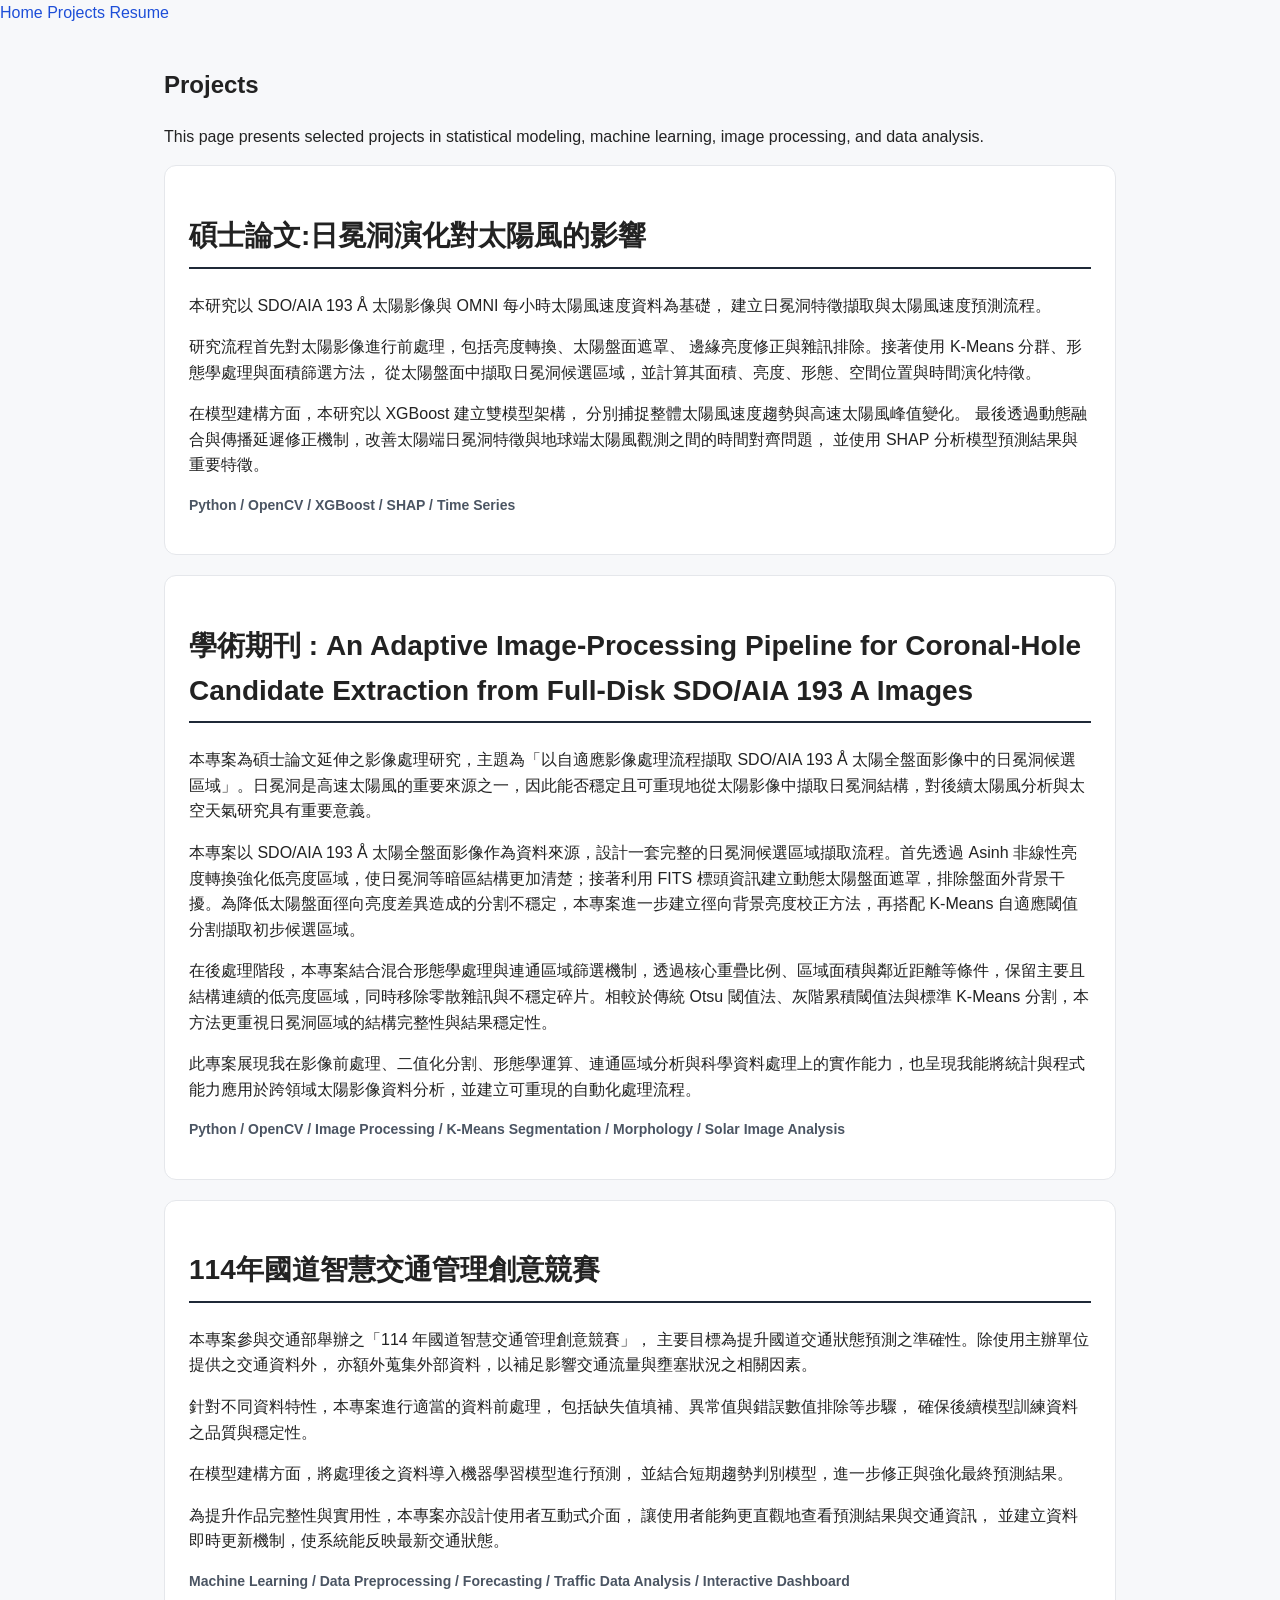
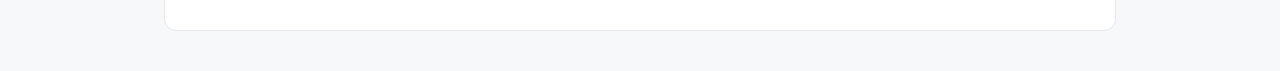
==== projects.html @ d965fa6e "Add files via upload" ====
<!DOCTYPE html>
<html lang="zh-Hant">
<head>
  <meta charset="UTF-8">
  <meta name="viewport" content="width=device-width, initial-scale=1.0">
  <title>Projects | 蔡詔崴</title>
  <link rel="stylesheet" href="style.css">
</head>

<body>

  <nav class="navbar">
    <a href="index.html">Home</a>
    <a href="projects.html">Projects</a>
    <a href="assets/resume.pdf" target="_blank">Resume</a>
  </nav>

  <section>
    <h1>Projects</h1>
    <p>
      This page presents selected projects in statistical modeling, machine learning,
      image processing, and data analysis.
    </p>

    <div class="project-card">
      <h2>碩士論文:日冕洞演化對太陽風的影響</h2>
      <p>
        本研究以 SDO/AIA 193 Å 太陽影像與 OMNI 每小時太陽風速度資料為基礎，
        建立日冕洞特徵擷取與太陽風速度預測流程。
      </p>

      <p>
        研究流程首先對太陽影像進行前處理，包括亮度轉換、太陽盤面遮罩、
        邊緣亮度修正與雜訊排除。接著使用 K-Means 分群、形態學處理與面積篩選方法，
        從太陽盤面中擷取日冕洞候選區域，並計算其面積、亮度、形態、空間位置與時間演化特徵。
      </p>

      <p>
        在模型建構方面，本研究以 XGBoost 建立雙模型架構，
        分別捕捉整體太陽風速度趨勢與高速太陽風峰值變化。
        最後透過動態融合與傳播延遲修正機制，改善太陽端日冕洞特徵與地球端太陽風觀測之間的時間對齊問題，
        並使用 SHAP 分析模型預測結果與重要特徵。
      </p>
      <p class="tags">Python / OpenCV / XGBoost / SHAP / Time Series</p>
    </div>

    <div class="project-card">
      <h2>學術期刊 : An Adaptive Image-Processing Pipeline for Coronal-Hole Candidate Extraction from Full-Disk SDO/AIA 193 A Images</h2>
      <p>
        本專案為碩士論文延伸之影像處理研究，主題為「以自適應影像處理流程擷取 SDO/AIA 193 Å 太陽全盤面影像中的日冕洞候選區域」。日冕洞是高速太陽風的重要來源之一，因此能否穩定且可重現地從太陽影像中擷取日冕洞結構，對後續太陽風分析與太空天氣研究具有重要意義。
      </p>
      <p>
        本專案以 SDO/AIA 193 Å 太陽全盤面影像作為資料來源，設計一套完整的日冕洞候選區域擷取流程。首先透過 Asinh 非線性亮度轉換強化低亮度區域，使日冕洞等暗區結構更加清楚；接著利用 FITS 標頭資訊建立動態太陽盤面遮罩，排除盤面外背景干擾。為降低太陽盤面徑向亮度差異造成的分割不穩定，本專案進一步建立徑向背景亮度校正方法，再搭配 K-Means 自適應閾值分割擷取初步候選區域。
      </p>
      <p>
        在後處理階段，本專案結合混合形態學處理與連通區域篩選機制，透過核心重疊比例、區域面積與鄰近距離等條件，保留主要且結構連續的低亮度區域，同時移除零散雜訊與不穩定碎片。相較於傳統 Otsu 閾值法、灰階累積閾值法與標準 K-Means 分割，本方法更重視日冕洞區域的結構完整性與結果穩定性。
      </p>
      <p>
        此專案展現我在影像前處理、二值化分割、形態學運算、連通區域分析與科學資料處理上的實作能力，也呈現我能將統計與程式能力應用於跨領域太陽影像資料分析，並建立可重現的自動化處理流程。
      </p>
      <p class="tags">Python / OpenCV / Image Processing / K-Means Segmentation / Morphology / Solar Image Analysis</p>
    </div>

   <div class="project-card">
  <h2>114年國道智慧交通管理創意競賽</h2>

  <p>
    本專案參與交通部舉辦之「114 年國道智慧交通管理創意競賽」，
    主要目標為提升國道交通狀態預測之準確性。除使用主辦單位提供之交通資料外，
    亦額外蒐集外部資料，以補足影響交通流量與壅塞狀況之相關因素。
  </p>

  <p>
    針對不同資料特性，本專案進行適當的資料前處理，
    包括缺失值填補、異常值與錯誤數值排除等步驟，
    確保後續模型訓練資料之品質與穩定性。
  </p>

  <p>
    在模型建構方面，將處理後之資料導入機器學習模型進行預測，
    並結合短期趨勢判別模型，進一步修正與強化最終預測結果。
  </p>

  <p>
    為提升作品完整性與實用性，本專案亦設計使用者互動式介面，
    讓使用者能夠更直觀地查看預測結果與交通資訊，
    並建立資料即時更新機制，使系統能反映最新交通狀態。
  </p>

  <p class="tags">
    Machine Learning / Data Preprocessing / Forecasting / Traffic Data Analysis / Interactive Dashboard
  </p>
</div>

  </section>

</body>
</html>
---- style.css ----
* {
  box-sizing: border-box;
}

body {
  margin: 0;
  font-family: Arial, "Noto Sans TC", sans-serif;
  line-height: 1.6;
  color: #222;
  background-color: #f7f8fa;
}

.hero {
  background-color: #1f2937;
  color: white;
  padding: 80px 12%;
  text-align: left;
}

.hero h1 {
  font-size: 48px;
  margin-bottom: 10px;
}

.hero h2 {
  font-size: 24px;
  font-weight: 400;
  color: #d1d5db;
}

.hero p {
  max-width: 720px;
  font-size: 18px;
}

section {
  max-width: 1000px;
  margin: 40px auto;
  padding: 0 24px;
}

section h2 {
  font-size: 28px;
  border-bottom: 2px solid #1f2937;
  padding-bottom: 8px;
  margin-bottom: 24px;
}

.skills {
  display: flex;
  flex-wrap: wrap;
  gap: 12px;
}

.skills span {
  background-color: white;
  border: 1px solid #ddd;
  padding: 8px 14px;
  border-radius: 20px;
  font-size: 14px;
}

.project-card {
  background-color: white;
  padding: 24px;
  margin-bottom: 20px;
  border-radius: 12px;
  border: 1px solid #e5e7eb;
}

.project-card h3 {
  margin-top: 0;
  color: #111827;
}

.tags {
  color: #4b5563;
  font-size: 14px;
  font-weight: bold;
}

a {
  color: #1d4ed8;
  text-decoration: none;
}

a:hover {
  text-decoration: underline;
}

footer {
  text-align: center;
  padding: 30px;
  color: #666;
}
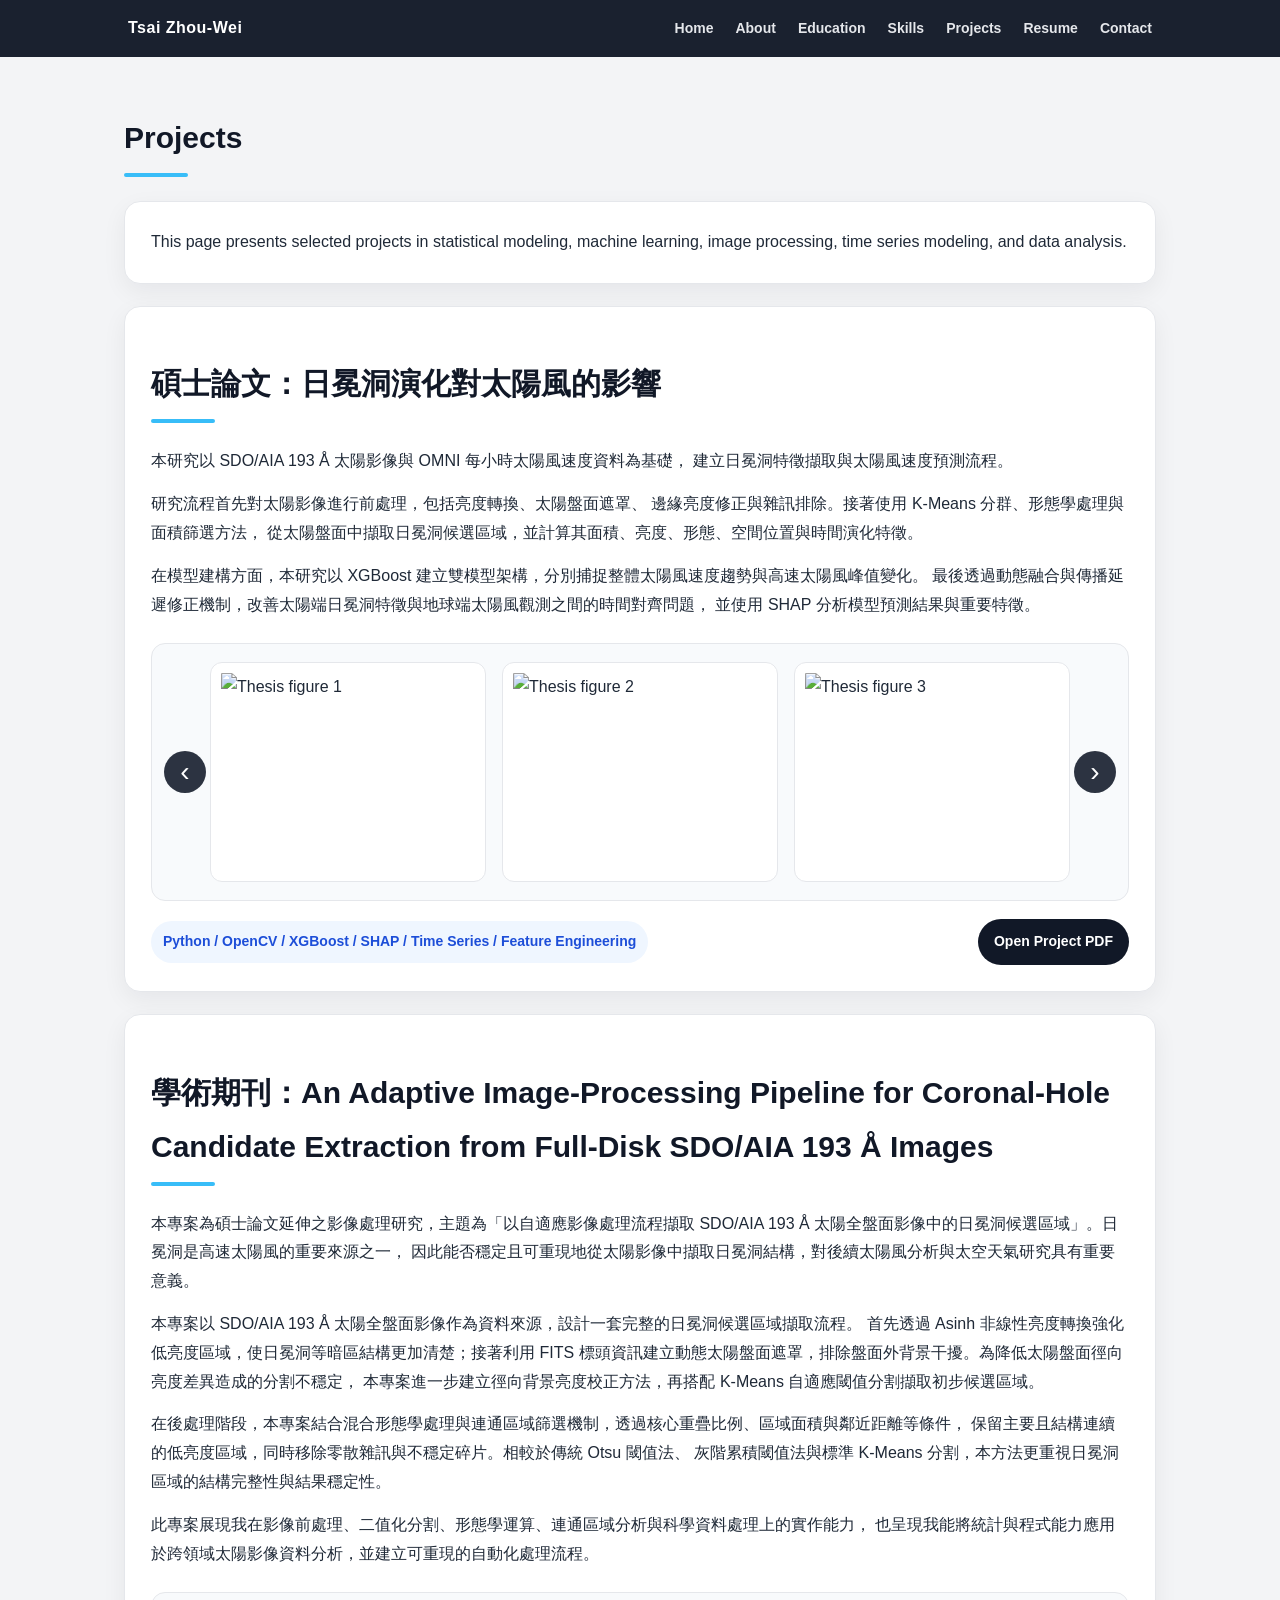
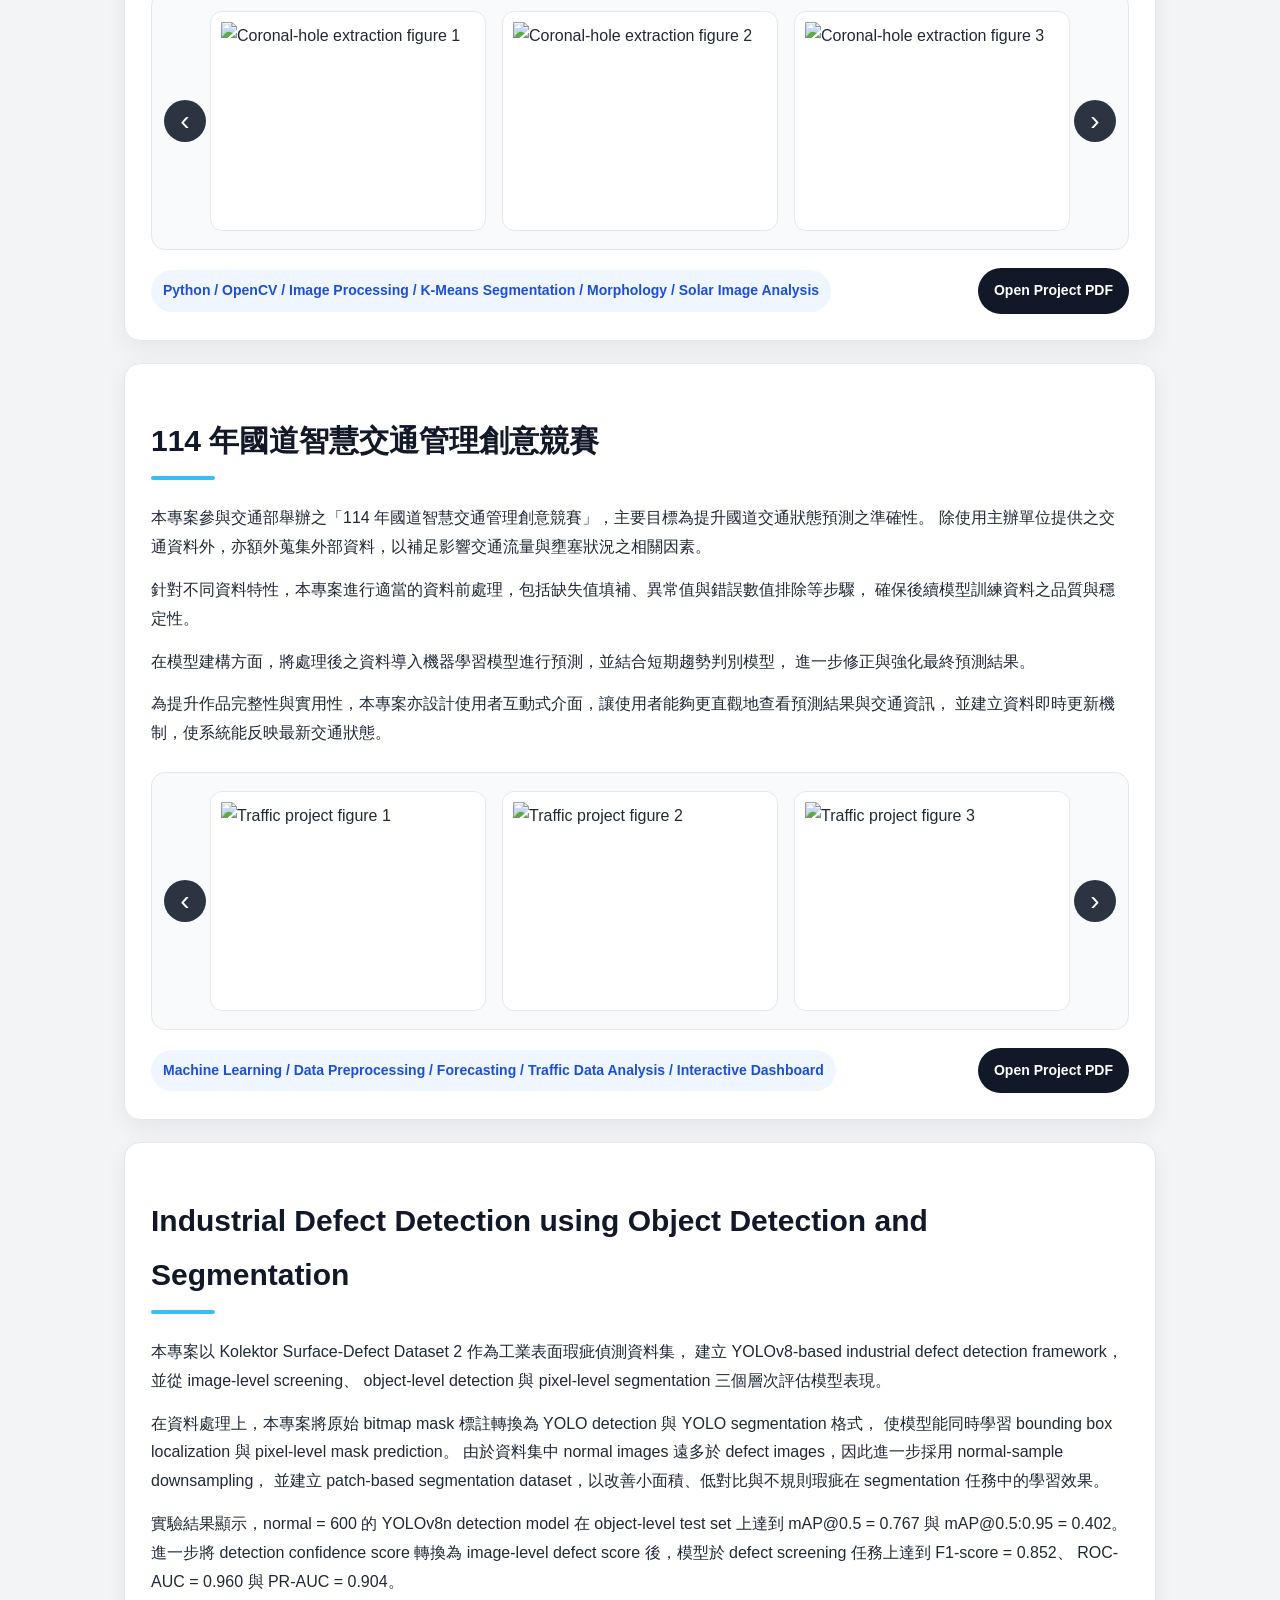
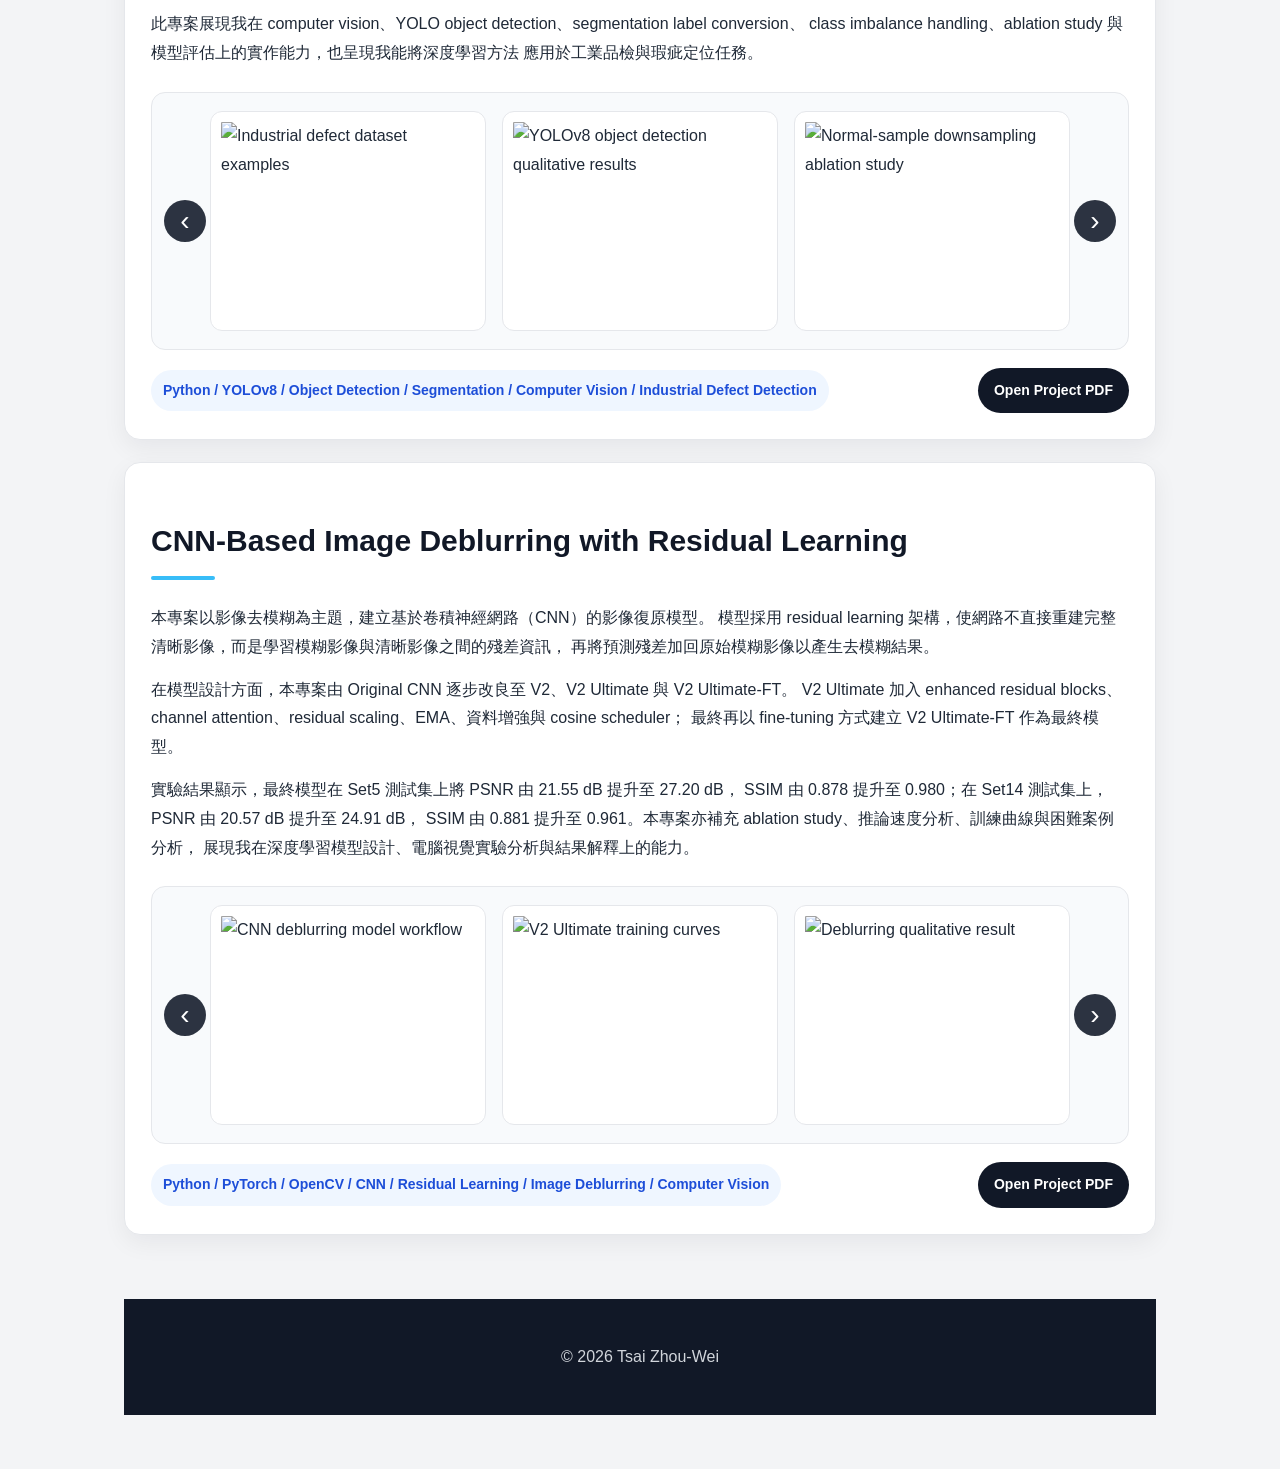
==== commit 44e44806: "Update projects.html" ====
--- a/projects.html
+++ b/projects.html
@@ -1,4 +1,5 @@
 <!DOCTYPE html>
+
 <html lang="zh-Hant">
 <head>
   <meta charset="UTF-8">
@@ -10,89 +11,376 @@
 <body>
 
   <nav class="navbar">
-    <a href="index.html">Home</a>
-    <a href="projects.html">Projects</a>
-    <a href="assets/resume.pdf" target="_blank">Resume</a>
+    <div class="nav-logo">Tsai Zhou-Wei</div>
+    <div class="nav-links">
+      <a href="index.html">Home</a>
+      <a href="index.html#about">About</a>
+      <a href="index.html#education">Education</a>
+      <a href="index.html#skills">Skills</a>
+      <a href="projects.html">Projects</a>
+      <a href="assets/resume.pdf" target="_blank">Resume</a>
+      <a href="index.html#contact">Contact</a>
+    </div>
   </nav>
 
-  <section>
-    <h1>Projects</h1>
-    <p>
-      This page presents selected projects in statistical modeling, machine learning,
-      image processing, and data analysis.
+  <section id="projects">
+    <h2>Projects</h2>
+
+
+<div class="content-card">
+  <p>
+    This page presents selected projects in statistical modeling, machine learning,
+    image processing, time series modeling, and data analysis.
+  </p>
+</div>
+
+<!-- Project 1 -->
+<div class="project-card">
+  <h2>碩士論文：日冕洞演化對太陽風的影響</h2>
+
+  <p>
+    本研究以 SDO/AIA 193 Å 太陽影像與 OMNI 每小時太陽風速度資料為基礎，
+    建立日冕洞特徵擷取與太陽風速度預測流程。
+  </p>
+
+  <p>
+    研究流程首先對太陽影像進行前處理，包括亮度轉換、太陽盤面遮罩、
+    邊緣亮度修正與雜訊排除。接著使用 K-Means 分群、形態學處理與面積篩選方法，
+    從太陽盤面中擷取日冕洞候選區域，並計算其面積、亮度、形態、空間位置與時間演化特徵。
+  </p>
+
+  <p>
+    在模型建構方面，本研究以 XGBoost 建立雙模型架構，分別捕捉整體太陽風速度趨勢與高速太陽風峰值變化。
+    最後透過動態融合與傳播延遲修正機制，改善太陽端日冕洞特徵與地球端太陽風觀測之間的時間對齊問題，
+    並使用 SHAP 分析模型預測結果與重要特徵。
+  </p>
+
+  <div class="project-media">
+    <div class="project-gallery">
+      <button class="gallery-btn gallery-prev" type="button" aria-label="Previous image">
+        <span class="gallery-icon">‹</span>
+      </button>
+
+      <div class="gallery-stage">
+        <img src="assets/project1/fig1.png" alt="Thesis figure 1" class="gallery-image">
+        <img src="assets/project1/fig2.png" alt="Thesis figure 2" class="gallery-image">
+        <img src="assets/project1/fig3.png" alt="Thesis figure 3" class="gallery-image">
+        <img src="assets/project1/fig4.jpg" alt="Thesis figure 4" class="gallery-image">
+        <img src="assets/project1/fig5.png" alt="Thesis figure 5" class="gallery-image">
+        <img src="assets/project1/fig6.png" alt="Thesis figure 5" class="gallery-image">
+        <img src="assets/project1/fig7.png" alt="Thesis figure 5" class="gallery-image">
+        <img src="assets/project1/fig8.png" alt="Thesis figure 5" class="gallery-image">
+        <img src="assets/project1/fig9.png" alt="Thesis figure 5" class="gallery-image">
+        <img src="assets/project1/fig10.png" alt="Thesis figure 5" class="gallery-image">
+      </div>
+
+      <button class="gallery-btn gallery-next" type="button" aria-label="Next image">
+        <span class="gallery-icon">›</span>
+      </button>
+    </div>
+  </div>
+
+  <div class="project-footer">
+    <p class="tags">Python / OpenCV / XGBoost / SHAP / Time Series / Feature Engineering</p>
+
+    <a href="assets/project1/thesis.pdf" target="_blank" class="pdf-btn">
+      Open Project PDF
+    </a>
+  </div>
+</div>
+
+
+<!-- Project 2 -->
+<div class="project-card">
+  <h2>學術期刊：An Adaptive Image-Processing Pipeline for Coronal-Hole Candidate Extraction from Full-Disk SDO/AIA 193 Å Images</h2>
+
+  <p>
+    本專案為碩士論文延伸之影像處理研究，主題為「以自適應影像處理流程擷取
+    SDO/AIA 193 Å 太陽全盤面影像中的日冕洞候選區域」。日冕洞是高速太陽風的重要來源之一，
+    因此能否穩定且可重現地從太陽影像中擷取日冕洞結構，對後續太陽風分析與太空天氣研究具有重要意義。
+  </p>
+
+  <p>
+    本專案以 SDO/AIA 193 Å 太陽全盤面影像作為資料來源，設計一套完整的日冕洞候選區域擷取流程。
+    首先透過 Asinh 非線性亮度轉換強化低亮度區域，使日冕洞等暗區結構更加清楚；接著利用 FITS
+    標頭資訊建立動態太陽盤面遮罩，排除盤面外背景干擾。為降低太陽盤面徑向亮度差異造成的分割不穩定，
+    本專案進一步建立徑向背景亮度校正方法，再搭配 K-Means 自適應閾值分割擷取初步候選區域。
+  </p>
+
+  <p>
+    在後處理階段，本專案結合混合形態學處理與連通區域篩選機制，透過核心重疊比例、區域面積與鄰近距離等條件，
+    保留主要且結構連續的低亮度區域，同時移除零散雜訊與不穩定碎片。相較於傳統 Otsu 閾值法、
+    灰階累積閾值法與標準 K-Means 分割，本方法更重視日冕洞區域的結構完整性與結果穩定性。
+  </p>
+
+  <p>
+    此專案展現我在影像前處理、二值化分割、形態學運算、連通區域分析與科學資料處理上的實作能力，
+    也呈現我能將統計與程式能力應用於跨領域太陽影像資料分析，並建立可重現的自動化處理流程。
+  </p>
+
+  <div class="project-media">
+    <div class="project-gallery">
+      <button class="gallery-btn gallery-prev" type="button" aria-label="Previous image">
+        <span class="gallery-icon">‹</span>
+      </button>
+
+      <div class="gallery-stage">
+        <img src="assets/project2/fig1.png" alt="Coronal-hole extraction figure 1" class="gallery-image">
+        <img src="assets/project2/fig2.png" alt="Coronal-hole extraction figure 2" class="gallery-image">
+        <img src="assets/project2/fig3.png" alt="Coronal-hole extraction figure 3" class="gallery-image">
+        <img src="assets/project2/fig4.png" alt="Coronal-hole extraction figure 4" class="gallery-image">
+        <img src="assets/project2/fig5.png" alt="Coronal-hole extraction figure 5" class="gallery-image">
+      </div>
+
+      <button class="gallery-btn gallery-next" type="button" aria-label="Next image">
+        <span class="gallery-icon">›</span>
+      </button>
+    </div>
+  </div>
+
+  <div class="project-footer">
+    <p class="tags">Python / OpenCV / Image Processing / K-Means Segmentation / Morphology / Solar Image Analysis</p>
+
+    <a href="assets/project2/paper.pdf" target="_blank" class="pdf-btn">
+      Open Project PDF
+    </a>
+  </div>
+</div>
+
+<!-- Project 3 -->
+<div class="project-card">
+  <h2>114 年國道智慧交通管理創意競賽</h2>
+
+  <p>
+    本專案參與交通部舉辦之「114 年國道智慧交通管理創意競賽」，主要目標為提升國道交通狀態預測之準確性。
+    除使用主辦單位提供之交通資料外，亦額外蒐集外部資料，以補足影響交通流量與壅塞狀況之相關因素。
+  </p>
+
+  <p>
+    針對不同資料特性，本專案進行適當的資料前處理，包括缺失值填補、異常值與錯誤數值排除等步驟，
+    確保後續模型訓練資料之品質與穩定性。
+  </p>
+
+  <p>
+    在模型建構方面，將處理後之資料導入機器學習模型進行預測，並結合短期趨勢判別模型，
+    進一步修正與強化最終預測結果。
+  </p>
+
+  <p>
+    為提升作品完整性與實用性，本專案亦設計使用者互動式介面，讓使用者能夠更直觀地查看預測結果與交通資訊，
+    並建立資料即時更新機制，使系統能反映最新交通狀態。
+  </p>
+
+  <div class="project-media">
+    <div class="project-gallery">
+      <button class="gallery-btn gallery-prev" type="button" aria-label="Previous image">
+        <span class="gallery-icon">‹</span>
+      </button>
+
+      <div class="gallery-stage">
+        <img src="assets/project3/fig1.png" alt="Traffic project figure 1" class="gallery-image">
+        <img src="assets/project3/fig2.png" alt="Traffic project figure 2" class="gallery-image">
+        <img src="assets/project3/fig3.png" alt="Traffic project figure 3" class="gallery-image">
+        <img src="assets/project3/fig4.png" alt="Traffic project figure 4" class="gallery-image">
+        <img src="assets/project3/fig5.png" alt="Traffic project figure 5" class="gallery-image">
+        <img src="assets/project3/fig6.png" alt="Traffic project figure 6" class="gallery-image">
+        <img src="assets/project3/fig7.jpg" alt="Traffic project figure 7" class="gallery-image">
+      </div>
+
+      <button class="gallery-btn gallery-next" type="button" aria-label="Next image">
+        <span class="gallery-icon">›</span>
+      </button>
+    </div>
+  </div>
+
+  <div class="project-footer">
+    <p class="tags">Machine Learning / Data Preprocessing / Forecasting / Traffic Data Analysis / Interactive Dashboard</p>
+
+    <a href="assets/project3/traffic.pdf" target="_blank" class="pdf-btn">
+      Open Project PDF
+    </a>
+  </div>
+</div>
+
+<!-- Project 4 -->
+<div class="project-card">
+  <h2>Industrial Defect Detection using Object Detection and Segmentation</h2>
+
+  <p>
+    本專案以 Kolektor Surface-Defect Dataset 2 作為工業表面瑕疵偵測資料集，
+    建立 YOLOv8-based industrial defect detection framework，並從 image-level screening、
+    object-level detection 與 pixel-level segmentation 三個層次評估模型表現。
+  </p>
+
+  <p>
+    在資料處理上，本專案將原始 bitmap mask 標註轉換為 YOLO detection 與 YOLO segmentation 格式，
+    使模型能同時學習 bounding box localization 與 pixel-level mask prediction。
+    由於資料集中 normal images 遠多於 defect images，因此進一步採用 normal-sample downsampling，
+    並建立 patch-based segmentation dataset，以改善小面積、低對比與不規則瑕疵在 segmentation 任務中的學習效果。
+  </p>
+
+  <p>
+    實驗結果顯示，normal = 600 的 YOLOv8n detection model 在 object-level test set 上達到
+    mAP@0.5 = 0.767 與 mAP@0.5:0.95 = 0.402。進一步將 detection confidence score 轉換為
+    image-level defect score 後，模型於 defect screening 任務上達到 F1-score = 0.852、
+    ROC-AUC = 0.960 與 PR-AUC = 0.904。
+  </p>
+
+  <p>
+    此專案展現我在 computer vision、YOLO object detection、segmentation label conversion、
+    class imbalance handling、ablation study 與模型評估上的實作能力，也呈現我能將深度學習方法
+    應用於工業品檢與瑕疵定位任務。
+  </p>
+
+  <div class="project-media">
+    <div class="project-gallery">
+      <button class="gallery-btn gallery-prev" type="button" aria-label="Previous image">
+        <span class="gallery-icon">‹</span>
+      </button>
+
+      <div class="gallery-stage">
+        <img src="assets/project4/fig1.png" alt="Industrial defect dataset examples" class="gallery-image">
+        <img src="assets/project4/fig2.png" alt="YOLOv8 object detection qualitative results" class="gallery-image">
+        <img src="assets/project4/fig3.png" alt="Normal-sample downsampling ablation study" class="gallery-image">
+        <img src="assets/project4/fig4.png" alt="Patch-based segmentation qualitative result" class="gallery-image">
+        <img src="assets/project4/fig5.png" alt="Overall comparison of defect detection tasks" class="gallery-image">
+      </div>
+
+      <button class="gallery-btn gallery-next" type="button" aria-label="Next image">
+        <span class="gallery-icon">›</span>
+      </button>
+    </div>
+  </div>
+
+  <div class="project-footer">
+    <p class="tags">Python / YOLOv8 / Object Detection / Segmentation / Computer Vision / Industrial Defect Detection</p>
+
+    <a href="assets/project4/main.pdf" target="_blank" class="pdf-btn">
+      Open Project PDF
+    </a>
+  </div>
+</div>
+
+
+<!-- Project: CNN-Based Image Deblurring -->
+<div class="project-card">
+  <h2>CNN-Based Image Deblurring with Residual Learning</h2>
+
+  <p>
+    本專案以影像去模糊為主題，建立基於卷積神經網路（CNN）的影像復原模型。
+    模型採用 residual learning 架構，使網路不直接重建完整清晰影像，而是學習模糊影像與清晰影像之間的殘差資訊，
+    再將預測殘差加回原始模糊影像以產生去模糊結果。
+  </p>
+
+  <p>
+    在模型設計方面，本專案由 Original CNN 逐步改良至 V2、V2 Ultimate 與 V2 Ultimate-FT。
+    V2 Ultimate 加入 enhanced residual blocks、channel attention、residual scaling、EMA、資料增強與 cosine scheduler；
+    最終再以 fine-tuning 方式建立 V2 Ultimate-FT 作為最終模型。
+  </p>
+
+  <p>
+    實驗結果顯示，最終模型在 Set5 測試集上將 PSNR 由 21.55 dB 提升至 27.20 dB，
+    SSIM 由 0.878 提升至 0.980；在 Set14 測試集上，PSNR 由 20.57 dB 提升至 24.91 dB，
+    SSIM 由 0.881 提升至 0.961。本專案亦補充 ablation study、推論速度分析、訓練曲線與困難案例分析，
+    展現我在深度學習模型設計、電腦視覺實驗分析與結果解釋上的能力。
+  </p>
+
+  <div class="project-media">
+    <div class="project-gallery">
+      <button class="gallery-btn gallery-prev" type="button" aria-label="Previous image">
+        <span class="gallery-icon">‹</span>
+      </button>
+
+      <div class="gallery-stage">
+        <img src="assets/project5/fig1.png" alt="CNN deblurring model workflow" class="gallery-image">
+        <img src="assets/project5/fig2.png" alt="V2 Ultimate training curves" class="gallery-image">
+        <img src="assets/project5/fig3.png" alt="Deblurring qualitative result" class="gallery-image">
+        <img src="assets/project5/fig4.png" alt="Challenging case analysis" class="gallery-image">
+        <img src="assets/project5/fig5.png" alt="Ablation study result" class="gallery-image">
+      </div>
+
+      <button class="gallery-btn gallery-next" type="button" aria-label="Next image">
+        <span class="gallery-icon">›</span>
+      </button>
+    </div>
+  </div>
+
+  <div class="project-footer">
+    <p class="tags">
+      Python / PyTorch / OpenCV / CNN / Residual Learning / Image Deblurring / Computer Vision
     </p>
 
-    <div class="project-card">
-      <h2>碩士論文:日冕洞演化對太陽風的影響</h2>
-      <p>
-        本研究以 SDO/AIA 193 Å 太陽影像與 OMNI 每小時太陽風速度資料為基礎，
-        建立日冕洞特徵擷取與太陽風速度預測流程。
-      </p>
-
-      <p>
-        研究流程首先對太陽影像進行前處理，包括亮度轉換、太陽盤面遮罩、
-        邊緣亮度修正與雜訊排除。接著使用 K-Means 分群、形態學處理與面積篩選方法，
-        從太陽盤面中擷取日冕洞候選區域，並計算其面積、亮度、形態、空間位置與時間演化特徵。
-      </p>
-
-      <p>
-        在模型建構方面，本研究以 XGBoost 建立雙模型架構，
-        分別捕捉整體太陽風速度趨勢與高速太陽風峰值變化。
-        最後透過動態融合與傳播延遲修正機制，改善太陽端日冕洞特徵與地球端太陽風觀測之間的時間對齊問題，
-        並使用 SHAP 分析模型預測結果與重要特徵。
-      </p>
-      <p class="tags">Python / OpenCV / XGBoost / SHAP / Time Series</p>
-    </div>
-
-    <div class="project-card">
-      <h2>學術期刊 : An Adaptive Image-Processing Pipeline for Coronal-Hole Candidate Extraction from Full-Disk SDO/AIA 193 A Images</h2>
-      <p>
-        本專案為碩士論文延伸之影像處理研究，主題為「以自適應影像處理流程擷取 SDO/AIA 193 Å 太陽全盤面影像中的日冕洞候選區域」。日冕洞是高速太陽風的重要來源之一，因此能否穩定且可重現地從太陽影像中擷取日冕洞結構，對後續太陽風分析與太空天氣研究具有重要意義。
-      </p>
-      <p>
-        本專案以 SDO/AIA 193 Å 太陽全盤面影像作為資料來源，設計一套完整的日冕洞候選區域擷取流程。首先透過 Asinh 非線性亮度轉換強化低亮度區域，使日冕洞等暗區結構更加清楚；接著利用 FITS 標頭資訊建立動態太陽盤面遮罩，排除盤面外背景干擾。為降低太陽盤面徑向亮度差異造成的分割不穩定，本專案進一步建立徑向背景亮度校正方法，再搭配 K-Means 自適應閾值分割擷取初步候選區域。
-      </p>
-      <p>
-        在後處理階段，本專案結合混合形態學處理與連通區域篩選機制，透過核心重疊比例、區域面積與鄰近距離等條件，保留主要且結構連續的低亮度區域，同時移除零散雜訊與不穩定碎片。相較於傳統 Otsu 閾值法、灰階累積閾值法與標準 K-Means 分割，本方法更重視日冕洞區域的結構完整性與結果穩定性。
-      </p>
-      <p>
-        此專案展現我在影像前處理、二值化分割、形態學運算、連通區域分析與科學資料處理上的實作能力，也呈現我能將統計與程式能力應用於跨領域太陽影像資料分析，並建立可重現的自動化處理流程。
-      </p>
-      <p class="tags">Python / OpenCV / Image Processing / K-Means Segmentation / Morphology / Solar Image Analysis</p>
-    </div>
-
-   <div class="project-card">
-  <h2>114年國道智慧交通管理創意競賽</h2>
-
-  <p>
-    本專案參與交通部舉辦之「114 年國道智慧交通管理創意競賽」，
-    主要目標為提升國道交通狀態預測之準確性。除使用主辦單位提供之交通資料外，
-    亦額外蒐集外部資料，以補足影響交通流量與壅塞狀況之相關因素。
-  </p>
-
-  <p>
-    針對不同資料特性，本專案進行適當的資料前處理，
-    包括缺失值填補、異常值與錯誤數值排除等步驟，
-    確保後續模型訓練資料之品質與穩定性。
-  </p>
-
-  <p>
-    在模型建構方面，將處理後之資料導入機器學習模型進行預測，
-    並結合短期趨勢判別模型，進一步修正與強化最終預測結果。
-  </p>
-
-  <p>
-    為提升作品完整性與實用性，本專案亦設計使用者互動式介面，
-    讓使用者能夠更直觀地查看預測結果與交通資訊，
-    並建立資料即時更新機制，使系統能反映最新交通狀態。
-  </p>
-
-  <p class="tags">
-    Machine Learning / Data Preprocessing / Forecasting / Traffic Data Analysis / Interactive Dashboard
-  </p>
-</div>
-
-  </section>
+    <a href="assets/project5/main.pdf" target="_blank" class="pdf-btn">
+      Open Project PDF
+    </a>
+  </div>
+</div>
+
+
+  <footer>
+    <p>© 2026 Tsai Zhou-Wei</p>
+  </footer>
+
+  <script>
+    const projectMediaBlocks = document.querySelectorAll(".project-media");
+
+    projectMediaBlocks.forEach((mediaBlock) => {
+      const images = Array.from(mediaBlock.querySelectorAll(".gallery-image"));
+      const prevButton = mediaBlock.querySelector(".gallery-prev");
+      const nextButton = mediaBlock.querySelector(".gallery-next");
+
+      if (images.length === 0) return;
+
+      let currentIndex = 0;
+      const visibleImageCount = 3;
+
+      function getVisibleCount() {
+        if (window.innerWidth <= 768) {
+          return 1;
+        }
+
+        return Math.min(visibleImageCount, images.length);
+      }
+
+      function updateGallery(clickedButton = null) {
+        images.forEach((image) => {
+          image.classList.remove("is-visible");
+          image.style.order = "";
+        });
+
+        const count = getVisibleCount();
+
+        for (let i = 0; i < count; i++) {
+          const imageIndex = (currentIndex + i) % images.length;
+          images[imageIndex].classList.add("is-visible");
+          images[imageIndex].style.order = i;
+        }
+
+        if (clickedButton) {
+          const icon = clickedButton.querySelector(".gallery-icon");
+          icon.classList.remove("rotate");
+          void icon.offsetWidth;
+          icon.classList.add("rotate");
+        }
+      }
+
+      nextButton.addEventListener("click", () => {
+        currentIndex = (currentIndex + 1) % images.length;
+        updateGallery(nextButton);
+      });
+
+      prevButton.addEventListener("click", () => {
+        currentIndex = (currentIndex - 1 + images.length) % images.length;
+        updateGallery(prevButton);
+      });
+
+      window.addEventListener("resize", () => {
+        updateGallery();
+      });
+
+      updateGallery();
+    });
+  </script>
 
 </body>
-</html>+</html>
--- a/style.css
+++ b/style.css
@@ -1,95 +1,802 @@
 * {
   box-sizing: border-box;
+}
+
+html {
+  scroll-behavior: smooth;
 }
 
 body {
   margin: 0;
   font-family: Arial, "Noto Sans TC", sans-serif;
-  line-height: 1.6;
-  color: #222;
-  background-color: #f7f8fa;
-}
-
+  line-height: 1.8;
+  color: #1f2937;
+  background: #f3f4f6;
+}
+
+/* Navbar */
+.navbar {
+  position: sticky;
+  top: 0;
+  z-index: 100;
+  background: rgba(17, 24, 39, 0.96);
+  color: white;
+  padding: 14px 10%;
+  display: flex;
+  justify-content: space-between;
+  align-items: center;
+  backdrop-filter: blur(8px);
+}
+
+.nav-logo {
+  font-weight: 700;
+  letter-spacing: 0.5px;
+}
+
+.nav-links {
+  display: flex;
+  gap: 22px;
+  flex-wrap: wrap;
+}
+
+.nav-links a {
+  color: #e5e7eb;
+  text-decoration: none;
+  font-size: 14px;
+  font-weight: 600;
+}
+
+.nav-links a:hover {
+  color: #38bdf8;
+}
+
+/* Hero */
 .hero {
-  background-color: #1f2937;
+  background:
+    linear-gradient(135deg, rgba(15, 23, 42, 0.98), rgba(30, 64, 175, 0.86)),
+    radial-gradient(circle at top right, rgba(56, 189, 248, 0.35), transparent 35%);
   color: white;
-  padding: 80px 12%;
-  text-align: left;
-}
-
-.hero h1 {
-  font-size: 48px;
+  padding: 86px 10%;
+}
+
+.hero-content {
+  display: flex;
+  align-items: center;
+  gap: 60px;
+  max-width: 1180px;
+  margin: 0 auto;
+}
+
+.profile-photo {
+  width: 230px;
+  height: 230px;
+  object-fit: cover;
+  border-radius: 22px;
+  border: 5px solid rgba(255, 255, 255, 0.9);
+  box-shadow: 0 20px 45px rgba(0, 0, 0, 0.35);
+}
+
+.hero-label {
+  display: inline-block;
+  margin: 0 0 16px;
+  padding: 6px 12px;
+  border-radius: 999px;
+  background: rgba(56, 189, 248, 0.16);
+  color: #bae6fd;
+  font-size: 14px;
+  font-weight: 700;
+}
+
+.hero-text h1 {
+  font-size: 50px;
+  line-height: 1.15;
+  margin: 0 0 14px;
+}
+
+.hero-text h1 span {
+  font-size: 30px;
+  color: #dbeafe;
+  font-weight: 500;
+}
+
+.hero-text h2 {
+  font-size: 24px;
+  font-weight: 500;
+  color: #bfdbfe;
+  margin: 0 0 22px;
+}
+
+.hero-text p {
+  max-width: 760px;
+  font-size: 18px;
+  color: #e5e7eb;
+}
+
+.hero-buttons {
+  display: flex;
+  gap: 14px;
+  margin-top: 28px;
+  flex-wrap: wrap;
+}
+
+.btn {
+  display: inline-block;
+  padding: 11px 18px;
+  border-radius: 999px;
+  font-weight: 700;
+  text-decoration: none;
+  font-size: 14px;
+}
+
+.primary-btn {
+  background: #38bdf8;
+  color: #0f172a;
+}
+
+.primary-btn:hover {
+  background: #7dd3fc;
+  text-decoration: none;
+}
+
+.secondary-btn {
+  border: 1px solid #cbd5e1;
+  color: white;
+}
+
+.secondary-btn:hover {
+  background: rgba(255, 255, 255, 0.12);
+  text-decoration: none;
+}
+
+/* Sections */
+section {
+  max-width: 1080px;
+  margin: 54px auto;
+  padding: 0 24px;
+}
+
+section h2 {
+  font-size: 30px;
+  margin-bottom: 24px;
+  color: #111827;
+  position: relative;
+}
+
+section h2::after {
+  content: "";
+  display: block;
+  width: 64px;
+  height: 4px;
+  background: #38bdf8;
+  margin-top: 8px;
+  border-radius: 999px;
+}
+
+/* Shared cards */
+.content-card,
+.education-card,
+.skill-card,
+.project-card,
+.resume-card,
+.contact-card {
+  background: white;
+  padding: 26px;
+  margin-bottom: 22px;
+  border-radius: 16px;
+  border: 1px solid #e5e7eb;
+  box-shadow: 0 8px 24px rgba(15, 23, 42, 0.06);
+}
+
+.education-card,
+.skill-card,
+.project-card {
+  transition: transform 0.18s ease, box-shadow 0.18s ease;
+}
+
+.education-card:hover,
+.skill-card:hover,
+.project-card:hover {
+  transform: translateY(-4px);
+  box-shadow: 0 16px 34px rgba(15, 23, 42, 0.12);
+}
+
+.content-card p,
+.education-card p,
+.skill-card p,
+.project-card p,
+.resume-card p,
+.contact-card p {
+  margin-top: 0;
+  margin-bottom: 14px;
+}
+
+.content-card p:last-child,
+.education-card p:last-child,
+.skill-card p:last-child,
+.project-card p:last-child,
+.resume-card p:last-child,
+.contact-card p:last-child {
+  margin-bottom: 0;
+}
+
+.education-card h3,
+.skill-card h3,
+.project-card h3 {
+  margin-top: 0;
   margin-bottom: 10px;
-}
-
-.hero h2 {
-  font-size: 24px;
-  font-weight: 400;
+  color: #111827;
+}
+
+/* Layout */
+.one-column {
+  display: grid;
+  grid-template-columns: 1fr;
+  gap: 22px;
+}
+
+.two-column {
+  display: grid;
+  grid-template-columns: repeat(2, 1fr);
+  gap: 22px;
+}
+
+.skill-grid {
+  display: grid;
+  grid-template-columns: repeat(2, 1fr);
+  gap: 22px;
+}
+
+.project-grid {
+  display: grid;
+  grid-template-columns: repeat(3, 1fr);
+  gap: 22px;
+}
+
+/* Education */
+.education-meta {
+  color: #2563eb;
+  font-weight: 700;
+  margin-bottom: 12px;
+}
+
+.education-header {
+  display: flex;
+  align-items: center;
+  gap: 16px;
+  margin-bottom: 14px;
+}
+
+.school-logo {
+  width: 58px;
+  height: 58px;
+  object-fit: contain;
+  flex-shrink: 0;
+}
+
+.education-header h3 {
+  margin: 0 0 4px;
+}
+
+.education-header .education-meta {
+  margin: 0;
+}
+
+/* Skills */
+.skill-card h3::after {
+  content: "";
+  display: block;
+  width: 46px;
+  height: 3px;
+  background: #38bdf8;
+  margin-top: 6px;
+  border-radius: 999px;
+}
+
+/* Projects */
+.section-title-row {
+  display: flex;
+  justify-content: space-between;
+  align-items: center;
+  margin-bottom: 24px;
+}
+
+.section-title-row h2 {
+  margin-bottom: 0;
+}
+
+.view-more {
+  color: #2563eb;
+  font-weight: 700;
+  text-decoration: none;
+}
+
+.view-more:hover {
+  text-decoration: underline;
+}
+
+.tags {
+  display: inline-block;
+  margin-top: 12px;
+  padding: 8px 12px;
+  background: #eff6ff;
+  color: #1d4ed8;
+  border-radius: 999px;
+  font-size: 14px;
+  font-weight: 700;
+}
+
+/* Project footer: tags left, PDF button right */
+.project-footer {
+  display: flex;
+  justify-content: space-between;
+  align-items: center;
+  gap: 16px;
+  margin-top: 18px;
+}
+
+.project-footer .tags {
+  margin: 0;
+}
+
+.project-footer .pdf-btn {
+  margin-left: auto;
+  flex-shrink: 0;
+}
+
+/* Links */
+section a {
+  color: #2563eb;
+  font-weight: 700;
+  text-decoration: none;
+}
+
+section a:hover {
+  text-decoration: underline;
+}
+
+/* Footer */
+footer {
+  margin-top: 64px;
+  padding: 28px;
+  text-align: center;
   color: #d1d5db;
-}
-
-.hero p {
-  max-width: 720px;
-  font-size: 18px;
-}
-
-section {
-  max-width: 1000px;
-  margin: 40px auto;
-  padding: 0 24px;
-}
-
-section h2 {
+  background: #111827;
+}
+
+/* Home page project carousel */
+.project-carousel {
+  display: grid;
+  grid-template-columns: 1fr auto;
+  align-items: start;
+  gap: 18px;
+}
+
+.project-window {
+  overflow: hidden;
+  min-height: 390px;
+}
+
+#homeProjectGrid {
+  display: grid;
+  grid-template-columns: repeat(3, 1fr);
+  gap: 22px;
+}
+
+#homeProjectGrid .project-card {
+  display: none;
+  min-height: 350px;
+}
+
+#homeProjectGrid .project-card.is-visible {
+  display: block;
+}
+
+.project-window.is-animating .project-card.is-visible {
+  animation: slideFadeIn 0.35s ease;
+}
+
+.project-arrow {
+  width: 52px;
+  height: 52px;
+  margin-top: 145px;
+  border: none;
+  border-radius: 50%;
+  background: #111827;
+  color: white;
   font-size: 28px;
-  border-bottom: 2px solid #1f2937;
-  padding-bottom: 8px;
-  margin-bottom: 24px;
-}
-
-.skills {
-  display: flex;
-  flex-wrap: wrap;
-  gap: 12px;
-}
-
-.skills span {
-  background-color: white;
-  border: 1px solid #ddd;
-  padding: 8px 14px;
-  border-radius: 20px;
-  font-size: 14px;
-}
-
-.project-card {
-  background-color: white;
-  padding: 24px;
-  margin-bottom: 20px;
+  cursor: pointer;
+  box-shadow: 0 10px 24px rgba(15, 23, 42, 0.22);
+  transition: background-color 0.25s ease;
+  display: flex;
+  align-items: center;
+  justify-content: center;
+}
+
+.project-arrow:hover {
+  background: #2563eb;
+}
+
+.arrow-icon {
+  display: inline-block;
+  line-height: 1;
+}
+
+.arrow-icon.rotate {
+  animation: arrowSpin 0.35s ease;
+}
+
+/* Image gallery: show 3 images at a time */
+.project-media {
+  width: 100%;
+  max-width: 100%;
+  margin: 24px 0 18px;
+}
+
+.project-gallery {
+  position: relative;
+  width: 100%;
+  max-width: 100%;
+  box-sizing: border-box;
+  background: #f8fafc;
+  border: 1px solid #e5e7eb;
+  border-radius: 14px;
+  overflow: hidden;
+  padding: 18px 58px;
+}
+
+.gallery-stage {
+  display: grid;
+  grid-template-columns: repeat(3, minmax(0, 1fr));
+  gap: 16px;
+  width: 100%;
+  max-width: 100%;
+  box-sizing: border-box;
+  align-items: center;
+}
+
+.gallery-image {
+  display: none;
+  width: 100%;
+  max-width: 100%;
+  height: 220px;
+  object-fit: contain;
+  padding: 10px;
+  background: white;
   border-radius: 12px;
   border: 1px solid #e5e7eb;
-}
-
-.project-card h3 {
-  margin-top: 0;
+  box-sizing: border-box;
+}
+
+.gallery-image.is-visible {
+  display: block;
+  animation: galleryFadeIn 0.35s ease;
+}
+
+.gallery-btn {
+  position: absolute;
+  top: 50%;
+  transform: translateY(-50%);
+  z-index: 5;
+  width: 42px;
+  height: 42px;
+  border: none;
+  border-radius: 50%;
+  background: rgba(17, 24, 39, 0.88);
+  color: white;
+  font-size: 28px;
+  cursor: pointer;
+  display: flex;
+  align-items: center;
+  justify-content: center;
+}
+
+.gallery-prev {
+  left: 12px;
+}
+
+.gallery-next {
+  right: 12px;
+}
+
+.gallery-btn:hover {
+  background: #2563eb;
+}
+
+.gallery-icon {
+  display: inline-block;
+  line-height: 1;
+}
+
+.gallery-icon.rotate {
+  animation: galleryArrowSpin 0.35s ease;
+}
+
+/* Volunteer */
+#volunteer {
+  max-width: 1080px;
+  margin: 54px auto;
+  padding: 0 24px;
+}
+
+.volunteer-card {
+  width: 100%;
+  max-width: 100%;
+  overflow: hidden;
+}
+
+.volunteer-gallery-block {
+  width: 100%;
+  max-width: 100%;
+  margin-top: 24px;
+}
+
+.volunteer-gallery-block h4 {
+  margin: 0 0 14px;
+  font-size: 20px;
   color: #111827;
 }
 
-.tags {
-  color: #4b5563;
+.skill-tags {
+  display: flex;
+  flex-wrap: wrap;
+  gap: 10px;
+  margin-top: 18px;
+}
+
+.skill-tags span {
+  display: inline-block;
+  padding: 8px 12px;
+  background: #eff6ff;
+  color: #1d4ed8;
+  border-radius: 999px;
   font-size: 14px;
-  font-weight: bold;
-}
-
-a {
-  color: #1d4ed8;
+  font-weight: 700;
+}
+
+/* Project actions */
+.project-actions {
+  margin-top: 14px;
+  display: flex;
+  justify-content: flex-start;
+}
+
+.pdf-btn {
+  display: inline-block;
+  padding: 10px 16px;
+  border-radius: 999px;
+  background: #111827;
+  color: white;
+  font-weight: 700;
   text-decoration: none;
-}
-
-a:hover {
-  text-decoration: underline;
-}
-
-footer {
-  text-align: center;
-  padding: 30px;
-  color: #666;
-}+  font-size: 14px;
+}
+
+.pdf-btn:hover {
+  background: #2563eb;
+  text-decoration: none;
+}
+
+/* Animations */
+@keyframes arrowSpin {
+  from {
+    transform: rotate(0deg);
+  }
+
+  to {
+    transform: rotate(360deg);
+  }
+}
+
+@keyframes slideFadeIn {
+  from {
+    opacity: 0;
+    transform: translateX(24px);
+  }
+
+  to {
+    opacity: 1;
+    transform: translateX(0);
+  }
+}
+
+@keyframes galleryFadeIn {
+  from {
+    opacity: 0;
+    transform: translateX(18px);
+  }
+
+  to {
+    opacity: 1;
+    transform: translateX(0);
+  }
+}
+
+@keyframes galleryArrowSpin {
+  from {
+    transform: rotate(0deg);
+  }
+
+  to {
+    transform: rotate(360deg);
+  }
+}
+
+/* Tablet */
+@media (max-width: 900px) {
+  .project-grid {
+    grid-template-columns: 1fr;
+  }
+
+  .skill-grid,
+  .two-column {
+    grid-template-columns: 1fr;
+  }
+
+  .project-carousel {
+    grid-template-columns: 1fr;
+  }
+
+  .project-window {
+    min-height: auto;
+  }
+
+  #homeProjectGrid {
+    grid-template-columns: 1fr;
+  }
+
+  #homeProjectGrid .project-card {
+    min-height: auto;
+  }
+
+  .project-arrow {
+    justify-self: center;
+    margin-top: 10px;
+  }
+}
+
+/* Mobile */
+@media (max-width: 768px) {
+  .navbar {
+    align-items: flex-start;
+    gap: 12px;
+    flex-direction: column;
+  }
+
+  .nav-links {
+    gap: 12px;
+  }
+
+  .hero {
+    padding: 60px 8%;
+  }
+
+  .hero-content {
+    flex-direction: column;
+    align-items: flex-start;
+    gap: 32px;
+  }
+
+  .hero-text h1 {
+    font-size: 38px;
+  }
+
+  .hero-text h1 span {
+    display: block;
+    font-size: 22px;
+    margin-top: 6px;
+  }
+
+  .profile-photo {
+    width: 180px;
+    height: 180px;
+  }
+
+  section {
+    margin: 38px auto;
+  }
+
+  .section-title-row {
+    align-items: flex-start;
+    flex-direction: column;
+    gap: 8px;
+  }
+
+  .project-gallery {
+    padding: 16px 52px;
+  }
+
+  .gallery-stage {
+    grid-template-columns: 1fr;
+    min-height: 220px;
+  }
+
+  .gallery-image {
+    height: 220px;
+  }
+
+  .gallery-btn {
+    width: 38px;
+    height: 38px;
+    font-size: 26px;
+  }
+
+  .project-footer {
+    flex-direction: column;
+    align-items: flex-start;
+  }
+
+  .project-footer .pdf-btn {
+    margin-left: 0;
+  }
+}
+
+/* ===============================
+   Volunteer camp rows
+   =============================== */
+
+.volunteer-camp-block {
+  margin-top: 38px;
+  margin-bottom: 38px;
+}
+
+.volunteer-camp-block h4,
+.volunteer-gallery-block h4 {
+  font-size: 1.35rem;
+  margin-bottom: 18px;
+  color: #0f172a;
+}
+
+.volunteer-camp-list {
+  display: flex;
+  flex-direction: column;
+  gap: 18px;
+}
+
+.volunteer-camp-row {
+  display: grid;
+  grid-template-columns: 300px 1fr;
+  column-gap: 30px;
+  align-items: center;
+
+  padding: 22px 26px;
+  border-radius: 18px;
+  background: #ffffff;
+  border: 1px solid rgba(15, 23, 42, 0.08);
+  box-shadow: 0 10px 24px rgba(15, 23, 42, 0.06);
+}
+
+.camp-info h3 {
+  margin: 0 0 8px 0;
+  font-size: 1.08rem;
+  line-height: 1.5;
+  color: #0f172a;
+}
+
+.camp-info .education-meta {
+  margin: 0;
+  font-weight: 700;
+  color: #2563eb;
+}
+
+.camp-description p {
+  margin: 0;
+  line-height: 1.8;
+  color: #1e293b;
+}
+
+/* 手機版：改成上下排列，避免文字太擠 */
+@media (max-width: 768px) {
+  .volunteer-camp-row {
+    grid-template-columns: 1fr;
+    row-gap: 12px;
+    padding: 20px;
+  }
+
+  .camp-info h3 {
+    margin-bottom: 6px;
+  }
+
+  .camp-description p {
+    line-height: 1.75;
+  }
+}
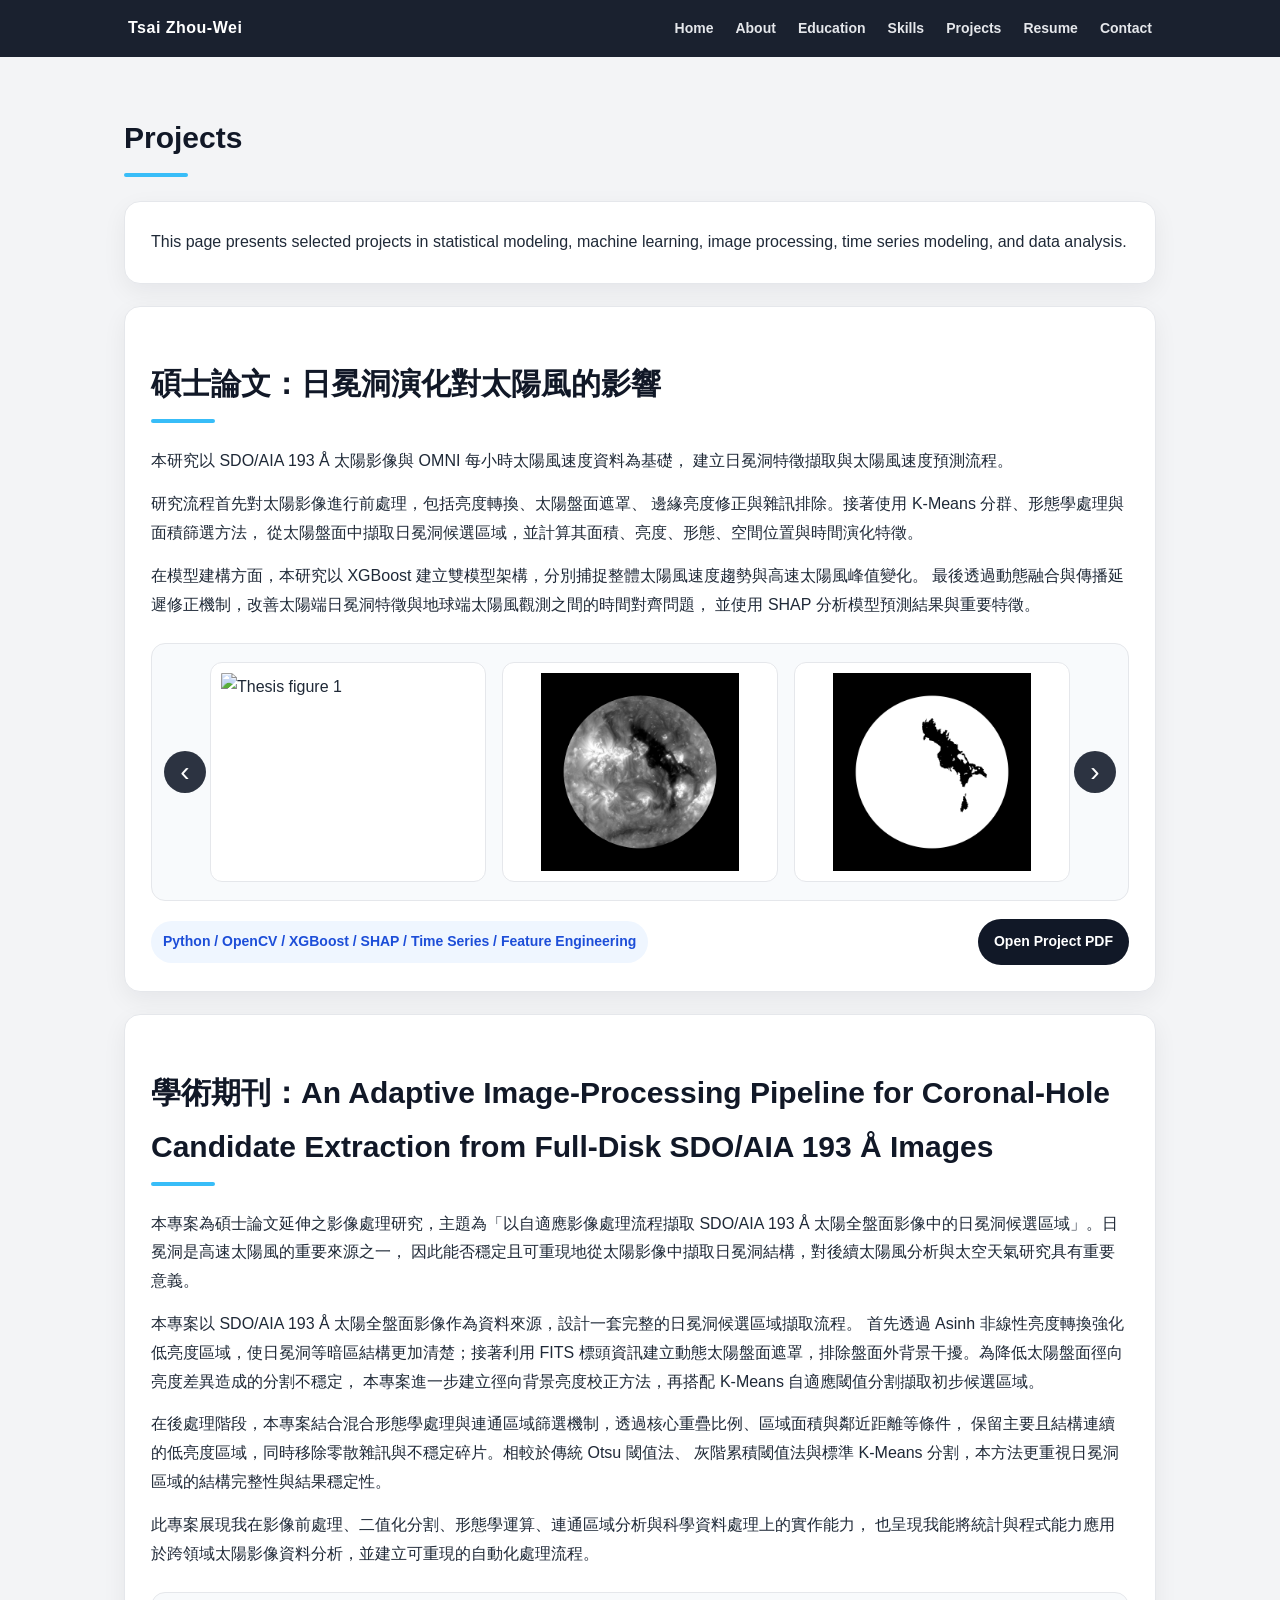
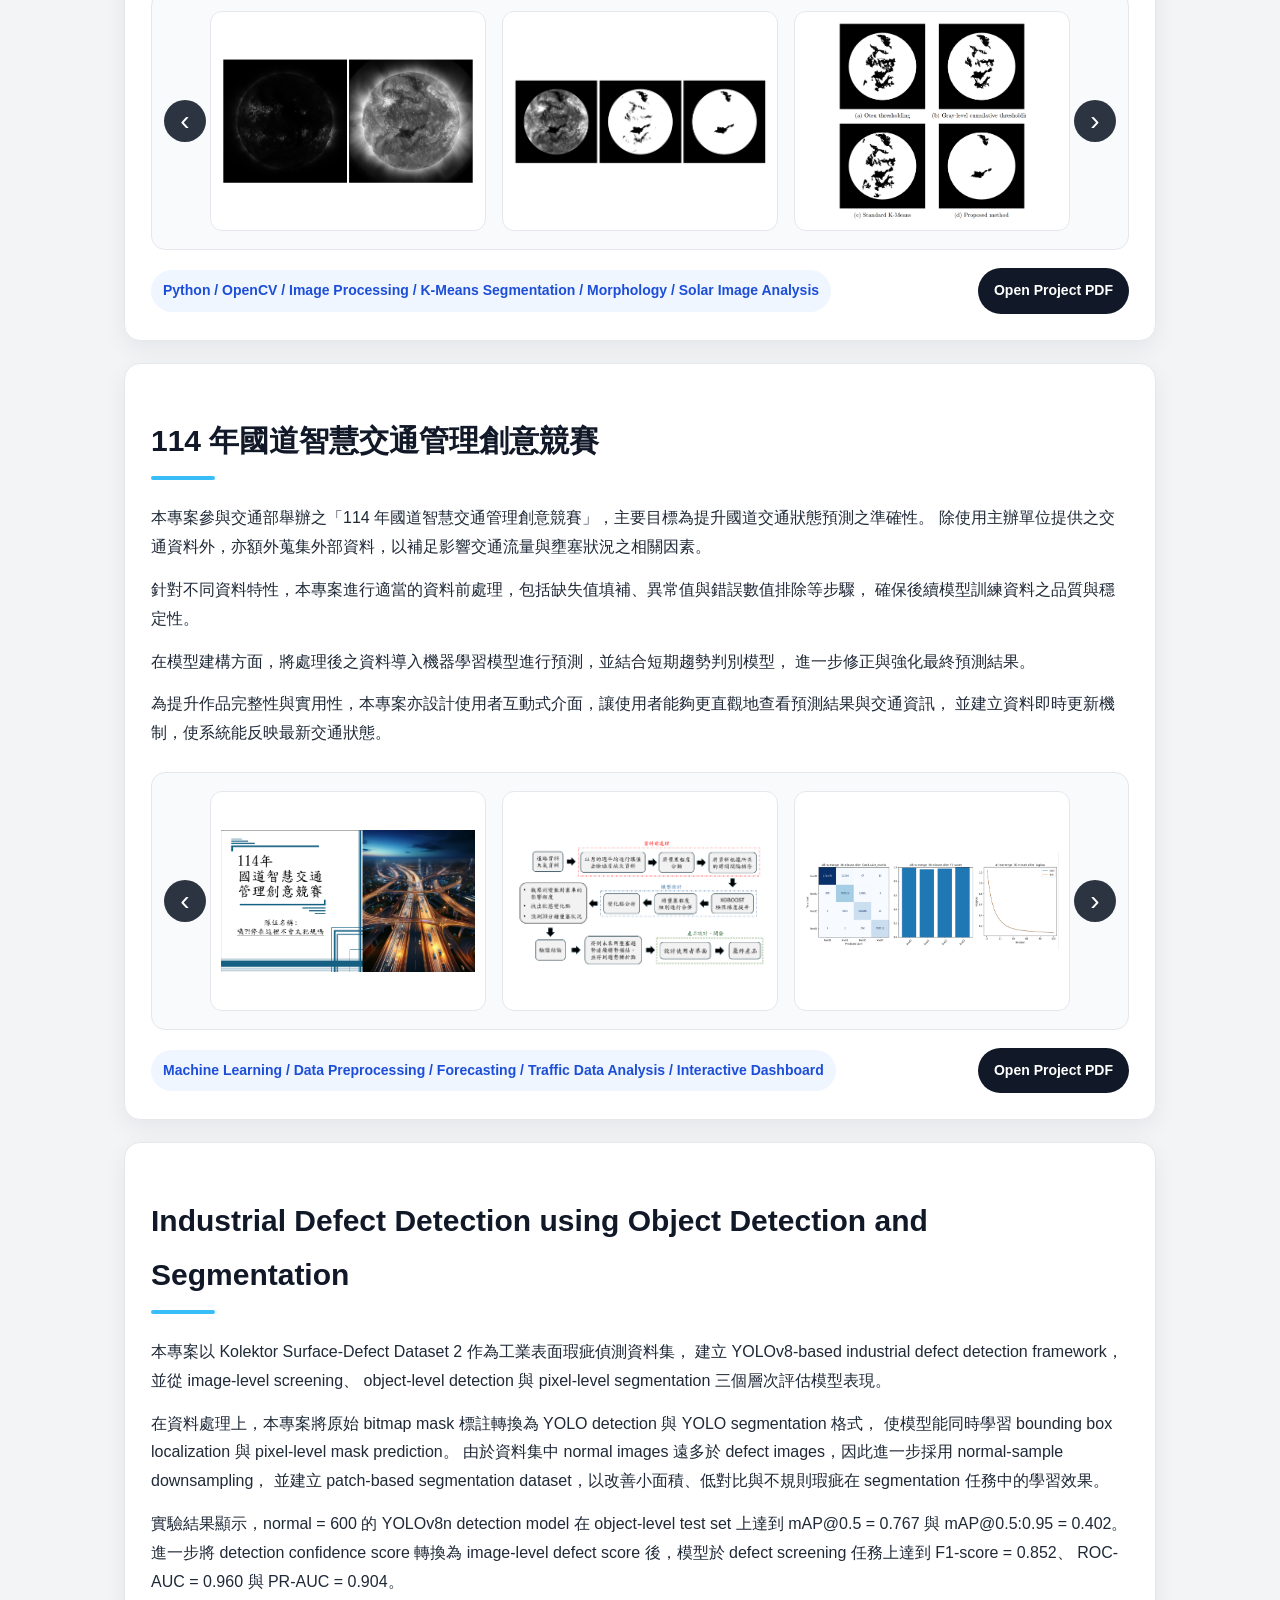
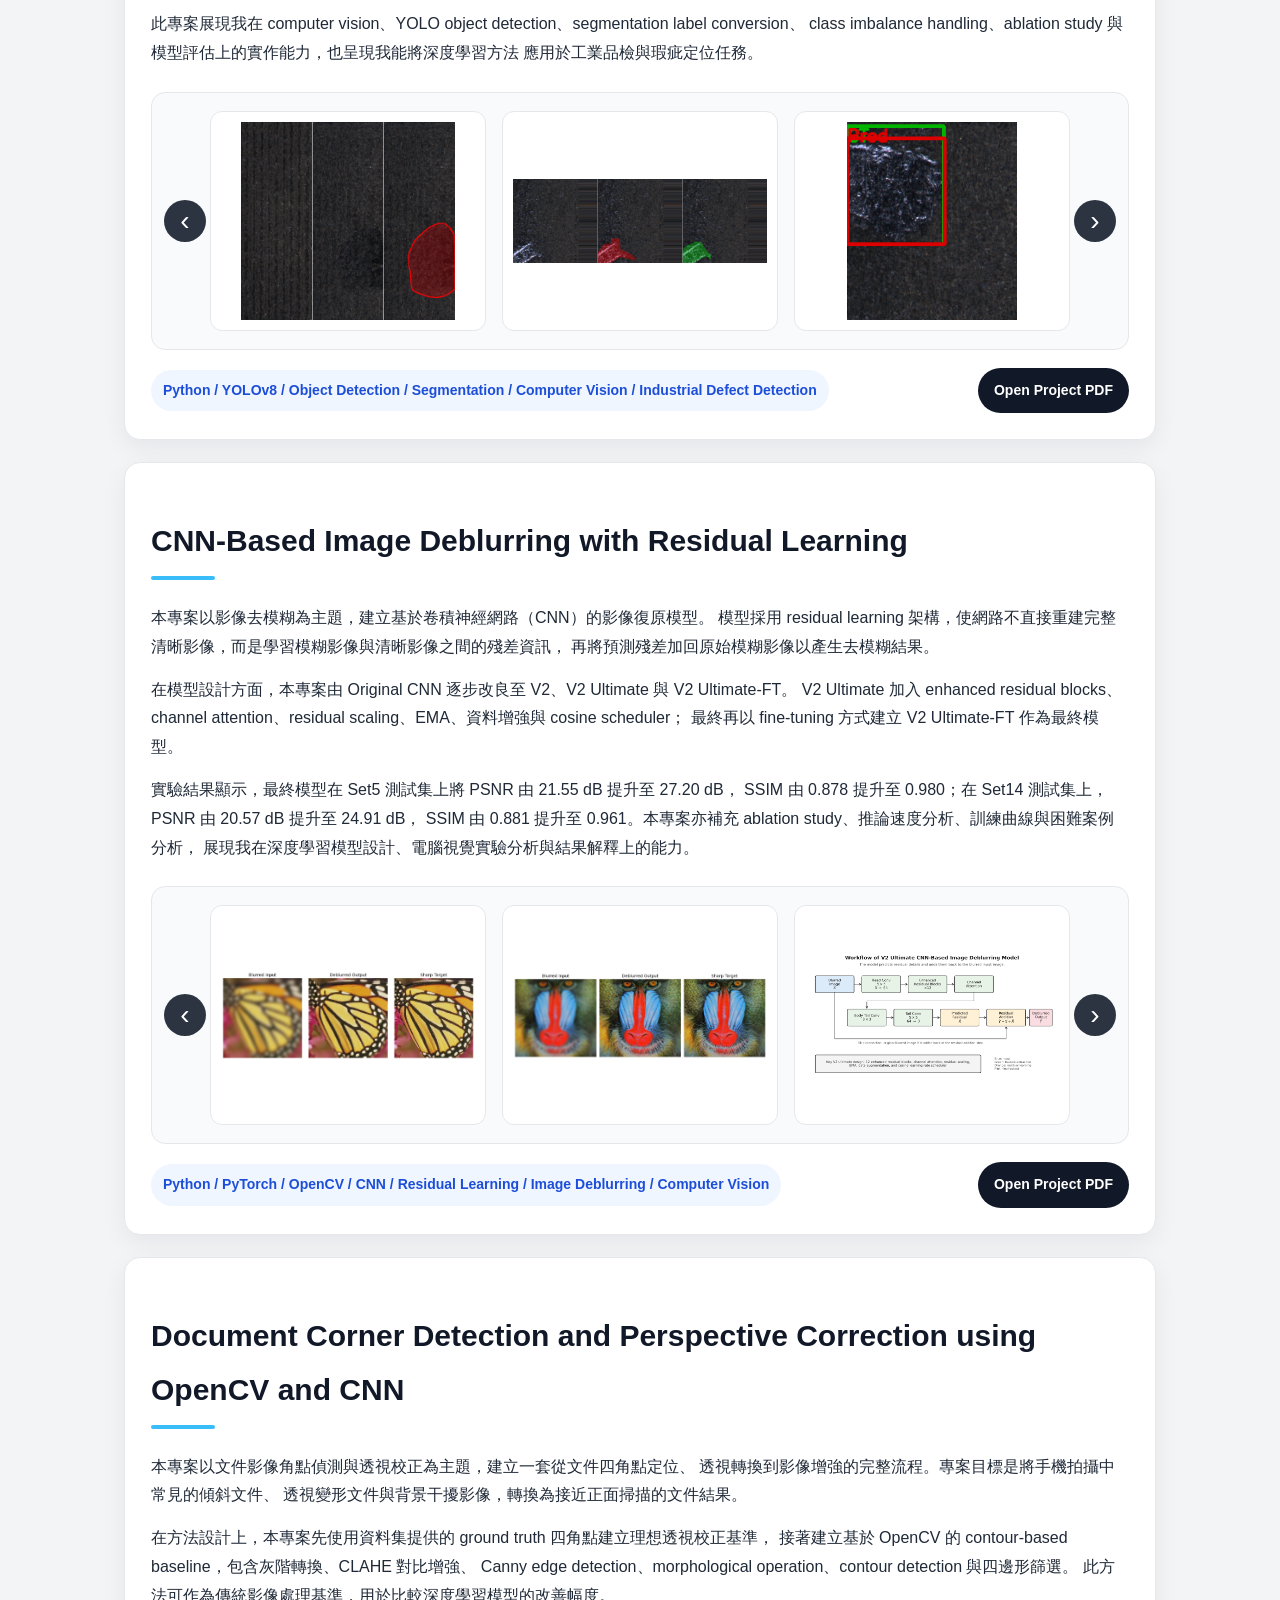
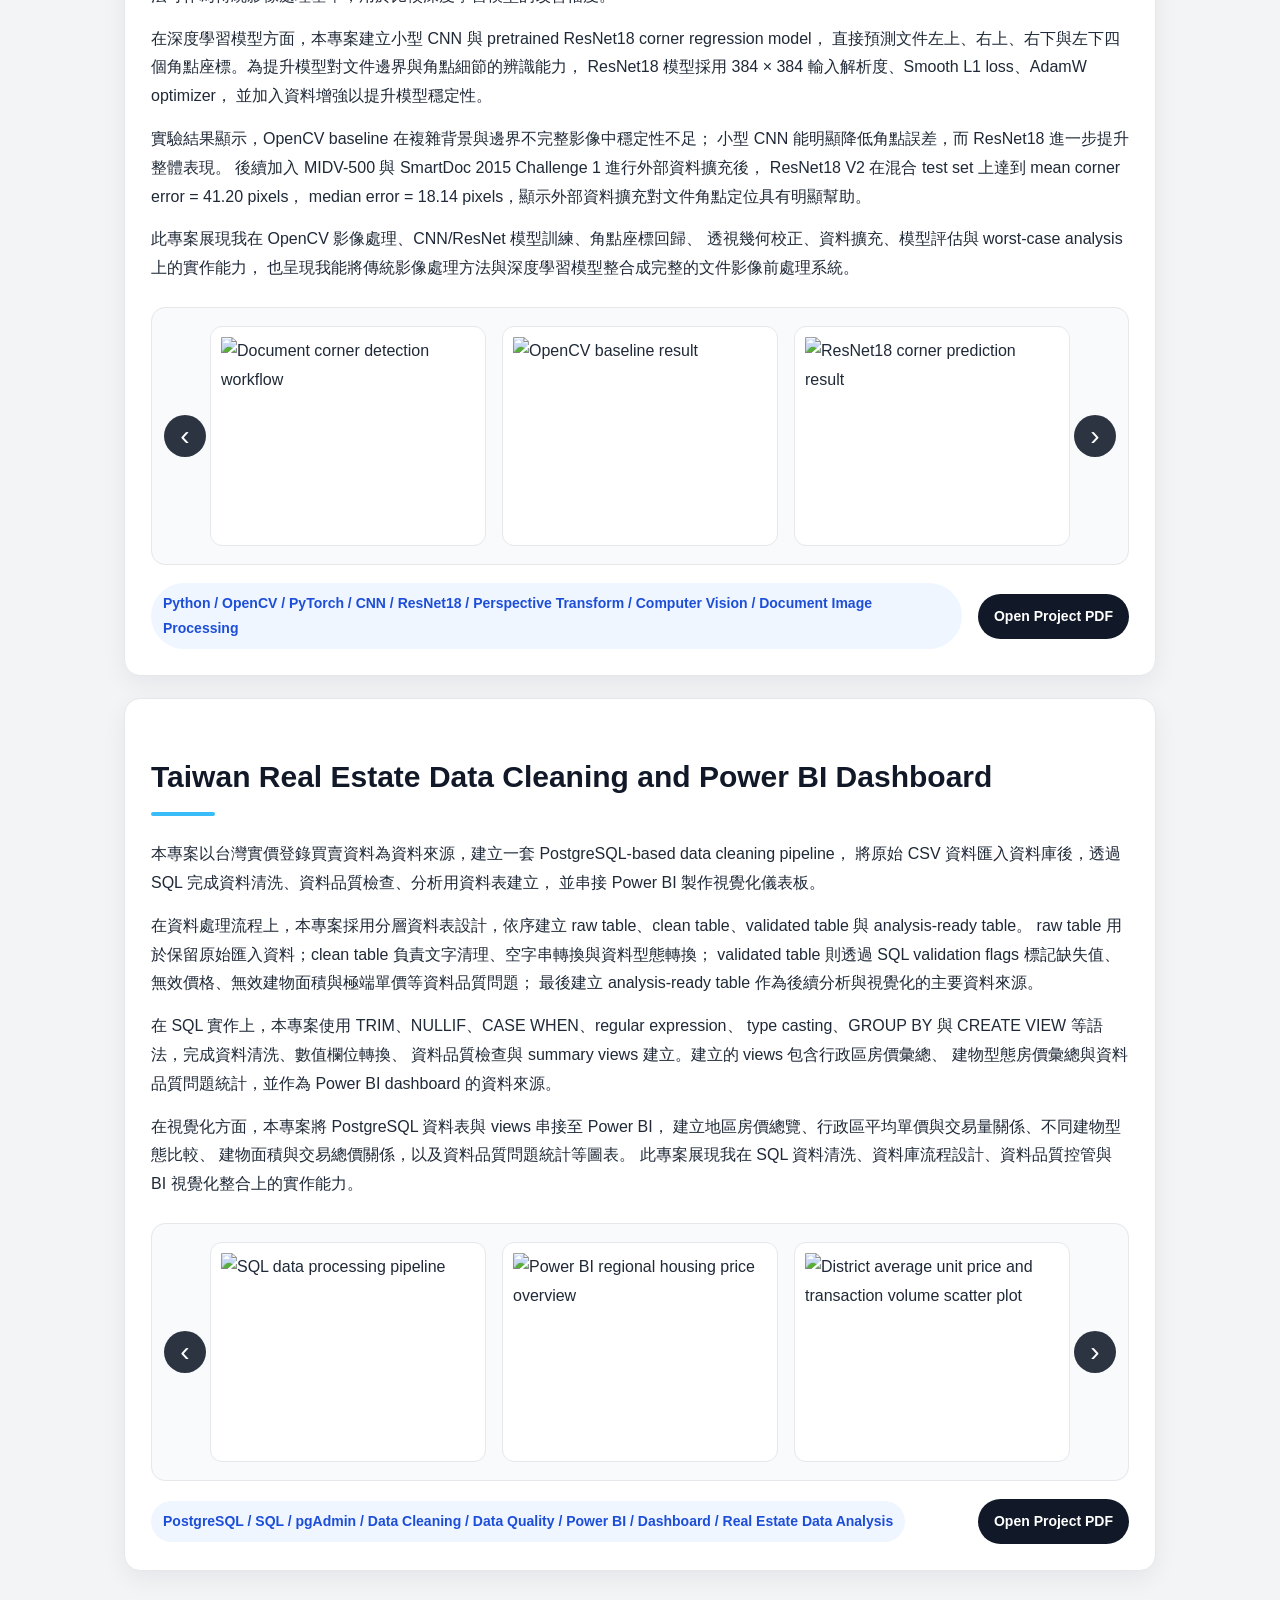
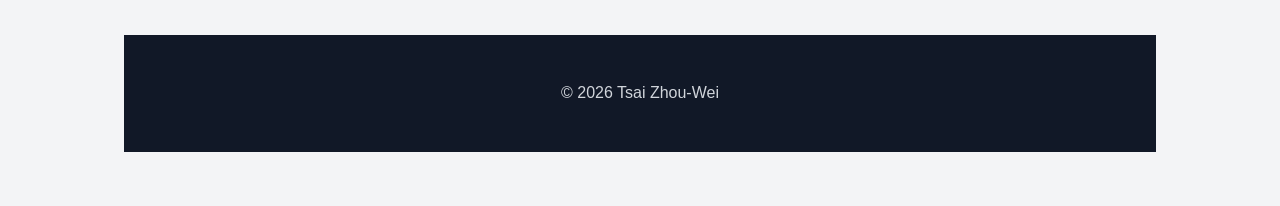
==== commit 4d04e1c5: "Update projects.html" ====
--- a/projects.html
+++ b/projects.html
@@ -8,7 +8,7 @@
   <link rel="stylesheet" href="style.css">
 </head>
 
-<body>
+<body class="projects-page">
 
   <nav class="navbar">
     <div class="nav-logo">Tsai Zhou-Wei</div>
@@ -316,6 +316,138 @@
   </div>
 </div>
 
+<!-- Project 6 -->
+<div class="project-card">
+  <h2>Document Corner Detection and Perspective Correction using OpenCV and CNN</h2>
+
+  <p>
+    本專案以文件影像角點偵測與透視校正為主題，建立一套從文件四角點定位、
+    透視轉換到影像增強的完整流程。專案目標是將手機拍攝中常見的傾斜文件、
+    透視變形文件與背景干擾影像，轉換為接近正面掃描的文件結果。
+  </p>
+
+  <p>
+    在方法設計上，本專案先使用資料集提供的 ground truth 四角點建立理想透視校正基準，
+    接著建立基於 OpenCV 的 contour-based baseline，包含灰階轉換、CLAHE 對比增強、
+    Canny edge detection、morphological operation、contour detection 與四邊形篩選。
+    此方法可作為傳統影像處理基準，用於比較深度學習模型的改善幅度。
+  </p>
+
+  <p>
+    在深度學習模型方面，本專案建立小型 CNN 與 pretrained ResNet18 corner regression model，
+    直接預測文件左上、右上、右下與左下四個角點座標。為提升模型對文件邊界與角點細節的辨識能力，
+    ResNet18 模型採用 384 × 384 輸入解析度、Smooth L1 loss、AdamW optimizer，
+    並加入資料增強以提升模型穩定性。
+  </p>
+
+  <p>
+    實驗結果顯示，OpenCV baseline 在複雜背景與邊界不完整影像中穩定性不足；
+    小型 CNN 能明顯降低角點誤差，而 ResNet18 進一步提升整體表現。
+    後續加入 MIDV-500 與 SmartDoc 2015 Challenge 1 進行外部資料擴充後，
+    ResNet18 V2 在混合 test set 上達到 mean corner error = 41.20 pixels，
+    median error = 18.14 pixels，顯示外部資料擴充對文件角點定位具有明顯幫助。
+  </p>
+
+  <p>
+    此專案展現我在 OpenCV 影像處理、CNN/ResNet 模型訓練、角點座標回歸、
+    透視幾何校正、資料擴充、模型評估與 worst-case analysis 上的實作能力，
+    也呈現我能將傳統影像處理方法與深度學習模型整合成完整的文件影像前處理系統。
+  </p>
+
+  <div class="project-media">
+    <div class="project-gallery">
+      <button class="gallery-btn gallery-prev" type="button" aria-label="Previous image">
+        <span class="gallery-icon">‹</span>
+      </button>
+
+      <div class="gallery-stage">
+        <img src="assets/project6/fig1.jpg" alt="Document corner detection workflow" class="gallery-image">
+        <img src="assets/project6/fig2.jpg" alt="OpenCV baseline result" class="gallery-image">
+        <img src="assets/project6/fig3.jpg" alt="ResNet18 corner prediction result" class="gallery-image">
+        <img src="assets/project6/fig4.jpg" alt="Perspective correction result" class="gallery-image">
+        <img src="assets/project6/fig5.png" alt="V2 source-wise analysis result" class="gallery-image">
+      </div>
+
+      <button class="gallery-btn gallery-next" type="button" aria-label="Next image">
+        <span class="gallery-icon">›</span>
+      </button>
+    </div>
+  </div>
+
+  <div class="project-footer">
+    <p class="tags">
+      Python / OpenCV / PyTorch / CNN / ResNet18 / Perspective Transform / Computer Vision / Document Image Processing
+    </p>
+
+    <a href="assets/project6/main.pdf" target="_blank" class="pdf-btn">
+      Open Project PDF
+    </a>
+  </div>
+</div>
+
+<!-- Project 7 -->
+<div class="project-card">
+  <h2>Taiwan Real Estate Data Cleaning and Power BI Dashboard</h2>
+
+  <p>
+    本專案以台灣實價登錄買賣資料為資料來源，建立一套 PostgreSQL-based data cleaning pipeline，
+    將原始 CSV 資料匯入資料庫後，透過 SQL 完成資料清洗、資料品質檢查、分析用資料表建立，
+    並串接 Power BI 製作視覺化儀表板。
+  </p>
+
+  <p>
+    在資料處理流程上，本專案採用分層資料表設計，依序建立
+    raw table、clean table、validated table 與 analysis-ready table。
+    raw table 用於保留原始匯入資料；clean table 負責文字清理、空字串轉換與資料型態轉換；
+    validated table 則透過 SQL validation flags 標記缺失值、無效價格、無效建物面積與極端單價等資料品質問題；
+    最後建立 analysis-ready table 作為後續分析與視覺化的主要資料來源。
+  </p>
+
+  <p>
+    在 SQL 實作上，本專案使用 TRIM、NULLIF、CASE WHEN、regular expression、
+    type casting、GROUP BY 與 CREATE VIEW 等語法，完成資料清洗、數值欄位轉換、
+    資料品質檢查與 summary views 建立。建立的 views 包含行政區房價彙總、
+    建物型態房價彙總與資料品質問題統計，並作為 Power BI dashboard 的資料來源。
+  </p>
+
+  <p>
+    在視覺化方面，本專案將 PostgreSQL 資料表與 views 串接至 Power BI，
+    建立地區房價總覽、行政區平均單價與交易量關係、不同建物型態比較、
+    建物面積與交易總價關係，以及資料品質問題統計等圖表。
+    此專案展現我在 SQL 資料清洗、資料庫流程設計、資料品質控管與 BI 視覺化整合上的實作能力。
+  </p>
+
+  <div class="project-media">
+    <div class="project-gallery">
+      <button class="gallery-btn gallery-prev" type="button" aria-label="Previous image">
+        <span class="gallery-icon">‹</span>
+      </button>
+
+      <div class="gallery-stage">
+        <img src="assets/project7/fig1.png" alt="SQL data processing pipeline" class="gallery-image">
+        <img src="assets/project7/fig2.png" alt="Power BI regional housing price overview" class="gallery-image">
+        <img src="assets/project7/fig3.png" alt="District average unit price and transaction volume scatter plot" class="gallery-image">
+        <img src="assets/project7/fig4.png" alt="Building type average unit price comparison" class="gallery-image">
+        <img src="assets/project7/fig5.png" alt="Building area and total price scatter plot" class="gallery-image">
+        <img src="assets/project7/fig6.png" alt="Data quality issue summary" class="gallery-image">
+      </div>
+
+      <button class="gallery-btn gallery-next" type="button" aria-label="Next image">
+        <span class="gallery-icon">›</span>
+      </button>
+    </div>
+  </div>
+
+  <div class="project-footer">
+    <p class="tags">
+      PostgreSQL / SQL / pgAdmin / Data Cleaning / Data Quality / Power BI / Dashboard / Real Estate Data Analysis
+    </p>
+
+    <a href="assets/project7/main.pdf" target="_blank" class="pdf-btn">
+      Open Project PDF
+    </a>
+  </div>
+</div>
 
   <footer>
     <p>© 2026 Tsai Zhou-Wei</p>
--- a/style.css
+++ b/style.css
@@ -187,6 +187,7 @@
   box-shadow: 0 8px 24px rgba(15, 23, 42, 0.06);
 }
 
+/* index.html 保持原本 hover 上浮效果 */
 .education-card,
 .skill-card,
 .project-card {
@@ -800,3 +801,17 @@
     line-height: 1.75;
   }
 }
+
+/* ===============================
+   Projects page only
+   projects.html 不晃動，但保留陰影
+   =============================== */
+
+.projects-page .project-card {
+  transition: box-shadow 0.18s ease;
+}
+
+.projects-page .project-card:hover {
+  transform: none;
+  box-shadow: 0 16px 34px rgba(15, 23, 42, 0.12);
+}
